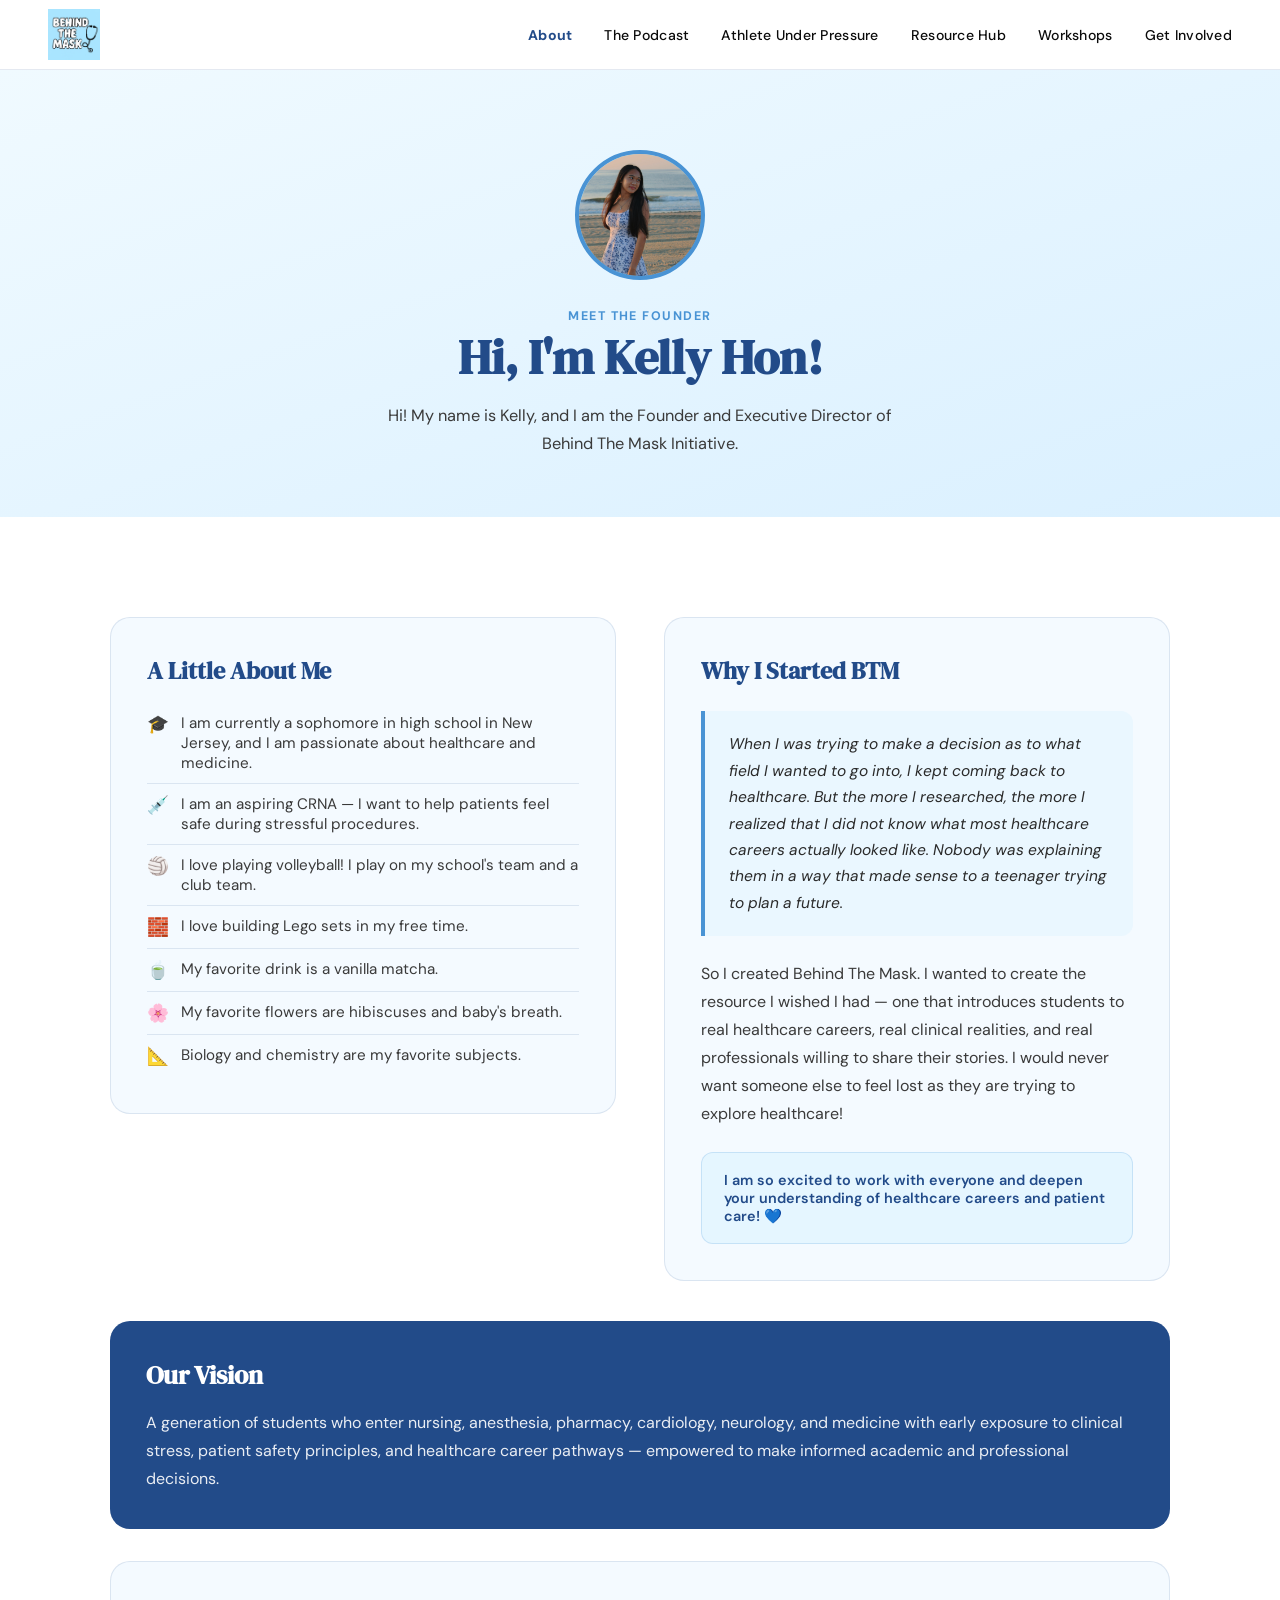
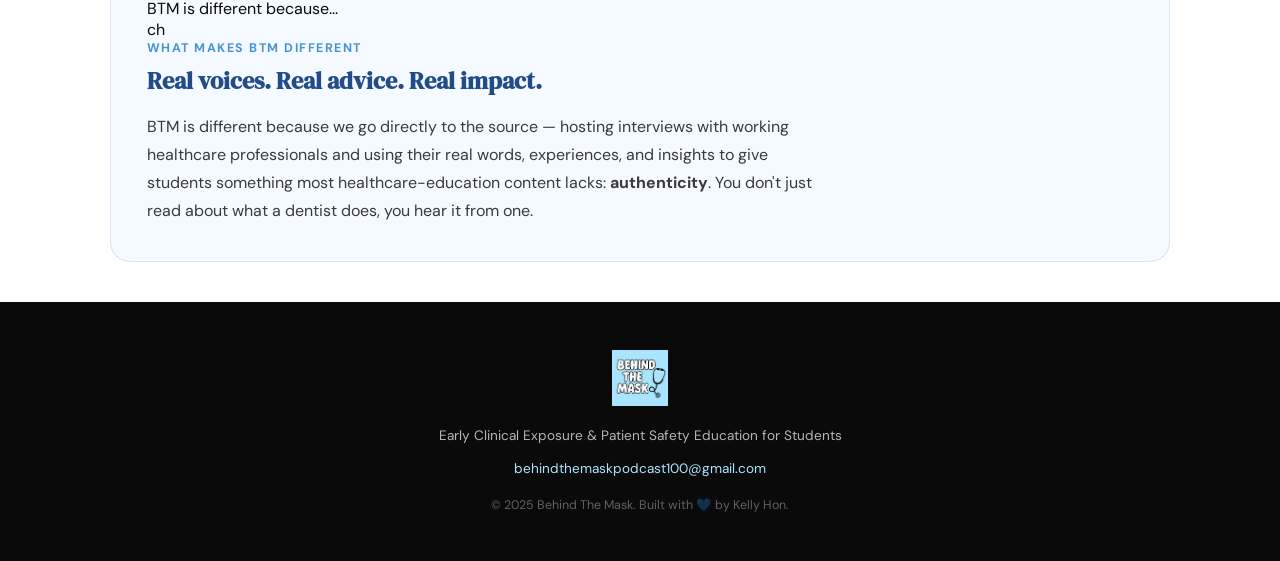
==== about.html @ 67034f35 "change" ====
<!DOCTYPE html>
<html lang="en">
<head>
<meta charset="UTF-8">
<meta name="viewport" content="width=device-width, initial-scale=1.0">
<title>About – Behind The Mask</title>
<link href="https://fonts.googleapis.com/css2?family=DM+Serif+Display:ital@0;1&family=DM+Sans:wght@300;400;500;600;700&display=swap" rel="stylesheet">
<link rel="stylesheet" href="styles.css">
</head>
<body>

<nav>
  <div class="nav-logo" onclick="window.location='index.html'">
    <img src="logo.png" alt="Behind The Mask logo">
  </div>
  <ul class="nav-links">
    <li><a href="about.html" class="active">About</a></li>
    <li><a href="podcast.html">The Podcast</a></li>
    <li><a href="aup.html">Athlete Under Pressure</a></li>
    <li><a href="resources.html">Resource Hub</a></li>
    <li><a href="workshops.html">Workshops</a></li>
    <li><a href="involved.html">Get Involved</a></li>
  </ul>
</nav>

<div style="padding-top:70px;">

  <section class="about-hero">
    <div class="avatar-ring"><img src="kelly.jpg" alt="Kelly Hon" style="width:100%; height:100%; object-fit:cover; border-radius:50%;"></div>
    <div class="section-label">Meet the Founder</div>
    <h1 style="font-family:'DM Serif Display',serif; font-size:clamp(2rem,4vw,3rem); color:var(--deep); margin-bottom:12px;">Hi, I'm Kelly Hon!</h1>
    <p style="color:#3a3a3a; max-width:520px; margin:0 auto; line-height:1.7; font-size:1.02rem;">Hi! My name is Kelly, and I am the Founder and Executive Director of Behind The Mask Initiative.</p>
  </section>

  <section class="section">
    <div class="section-inner">
      <div class="about-grid">
        <div>
          <div class="about-card">
            <h3>A Little About Me</h3>
            <ul class="fun-facts">
              <li><span>🎓</span> I am currently a sophomore in high school in New Jersey, and I am passionate about healthcare and medicine.</li>
              <li><span>💉</span> I am an aspiring CRNA — I want to help patients feel safe during stressful procedures.</li>
              <li><span>🏐</span> I love playing volleyball! I play on my school's team and a club team. </li>
              <li><span>🧱</span> I love building Lego sets in my free time.</li>
              <li><span>🍵</span> My favorite drink is a vanilla matcha.</li>
              <li><span>🌸</span> My favorite flowers are hibiscuses and baby's breath.</li>
              <li><span>📐</span> Biology and chemistry are my favorite subjects.</li>
            </ul>
          </div>
        </div>
        <div>
          <div class="about-card">
            <h3>Why I Started BTM</h3>
            <div class="quote-block">
              When I was trying to make a decision as to what field I wanted to go into, I kept coming back to healthcare. But the more I researched, the more I realized that I did not know what most healthcare careers actually looked like. Nobody was explaining them in a way that made sense to a teenager trying to plan a future.
            </div>
            <p class="section-body">So I created Behind The Mask. I wanted to create the resource I wished I had — one that introduces students to real healthcare careers, real clinical realities, and real professionals willing to share their stories. I would never want someone else to feel lost as they are trying to explore healthcare!</p>
            <div style="margin-top:24px; padding:18px 22px; background:rgba(171,229,255,0.2); border-radius:12px; border:1px solid rgba(73,147,212,0.2);">
              <p style="font-size:0.9rem; color:var(--deep); font-weight:600;">I am so excited to work with everyone and deepen your understanding of healthcare careers and patient care! 💙</p>
            </div>
          </div>
        </div>
      </div>

      <div class="diff-card" style="margin-top:40px;">
        <h3>Our Vision</h3>
        <p>A generation of students who enter nursing, anesthesia, pharmacy, cardiology, neurology, and medicine with early exposure to clinical stress, patient safety principles, and healthcare career pathways — empowered to make informed academic and professional decisions.</p>
      </div>

      <div style="margin-top:32px; background:var(--soft-bg); border-radius:20px; padding:36px; border:1px solid var(--border);<p class="section-body" style="max-width:100%;">BTM is different because...</p>ch
        <div class="section-label">What Makes BTM Different</div>
        <h3 style="font-family:'DM Serif Display',serif; font-size:1.5rem; color:var(--deep); margin:8px 0 16px;">Real voices. Real advice. Real impact.</h3>
        <p class="section-body">BTM is different because we go directly to the source — hosting interviews with working healthcare professionals and using their real words, experiences, and insights to give students something most healthcare-education content lacks: <strong>authenticity</strong>. You don't just read about what a dentist does, you hear it from one.</p>
      </div>
    </div>
  </section>

</div>

<footer>
  <div class="f-logo"><img src="logo.png" alt="Behind The Mask"></div>
  <p>Early Clinical Exposure & Patient Safety Education for Students</p>
  <p style="margin-top:16px;"><a href="mailto:behindthemaskpodcast100@gmail.com">behindthemaskpodcast100@gmail.com</a></p>
  <p style="margin-top:20px; font-size:0.78rem; opacity:0.5;">© 2025 Behind The Mask. Built with 💙 by Kelly Hon.</p>
</footer>

</body>
</html>
---- styles.css ----
:root {
  --sky: #abe5ff;
  --mid: #4993d4;
  --deep: #224b89;
  --white: #ffffff;
  --black: #0a0a0a;
  --soft-bg: #f4faff;
  --border: rgba(34,75,137,0.12);
}

* { margin:0; padding:0; box-sizing:border-box; }

body {
  font-family: 'DM Sans', sans-serif;
  background: var(--white);
  color: var(--black);
  overflow-x: hidden;
}

nav {
  position: fixed;
  top: 0; left: 0; right: 0;
  z-index: 1000;
  display: flex;
  align-items: center;
  justify-content: space-between;
  padding: 0 48px;
  height: 70px;
  background: rgba(255,255,255,0.92);
  backdrop-filter: blur(12px);
  border-bottom: 1px solid var(--border);
}

.nav-logo { cursor: pointer; display: flex; align-items: center; }
.nav-logo img { height: 52px; width: auto; object-fit: contain; }

.nav-links { display: flex; gap: 32px; list-style: none; }
.nav-links a { text-decoration: none; color: var(--black); font-size: 0.88rem; font-weight: 500; letter-spacing: 0.02em; transition: color 0.2s; }
.nav-links a:hover { color: var(--mid); }
.nav-links a.active { color: var(--deep); font-weight: 700; }

.hero {
  position: relative;
  min-height: calc(100vh - 70px);
  display: flex; flex-direction: column;
  align-items: center; justify-content: center;
  text-align: center;
  padding: 80px 24px;
  overflow: hidden;
}
.hero-bg { position: absolute; inset: 0; background: linear-gradient(160deg, #f0faff 0%, #daf0ff 30%, #c2e5ff 60%, #e8f4ff 100%); z-index: 0; }
.hero-orb { position: absolute; border-radius: 50%; filter: blur(60px); opacity: 0.45; z-index: 0; animation: float 8s ease-in-out infinite; }
.hero-orb-1 { width:400px; height:400px; background:var(--sky); top:-100px; left:-80px; }
.hero-orb-2 { width:320px; height:320px; background:var(--mid); bottom:-80px; right:-60px; animation-delay:-3s; }
.hero-orb-3 { width:200px; height:200px; background:var(--deep); top:40%; left:55%; animation-delay:-5s; opacity:0.2; }
@keyframes float { 0%,100%{ transform: translateY(0) scale(1); } 50%{ transform: translateY(-24px) scale(1.04); } }

.hero-content { position: relative; z-index:1; max-width: 800px; }
.hero-badge { display: inline-block; background: rgba(73,147,212,0.15); color: var(--deep); border: 1px solid rgba(73,147,212,0.3); border-radius: 50px; padding: 6px 18px; font-size: 0.78rem; font-weight: 600; letter-spacing: 0.08em; text-transform: uppercase; margin-bottom: 28px; }
.hero h1 { font-family: 'DM Serif Display', serif; font-size: clamp(2.2rem, 5vw, 3.8rem); line-height: 1.15; color: var(--deep); margin-bottom: 28px; letter-spacing: -0.02em; }
.hero h1 em { font-style: italic; color: var(--mid); }
.hero-sub { font-size: 1.05rem; color: #3a3a3a; line-height: 1.7; max-width: 640px; margin: 0 auto 44px; }
.hero-btns { display: flex; gap: 16px; justify-content: center; flex-wrap: wrap; }

.btn-primary { background: var(--deep); color: var(--white); padding: 14px 34px; border: none; border-radius: 50px; font-size: 0.92rem; font-weight: 600; cursor: pointer; font-family: 'DM Sans', sans-serif; transition: background 0.2s, transform 0.15s, box-shadow 0.2s; text-decoration: none; display: inline-block; box-shadow: 0 4px 18px rgba(34,75,137,0.25); }
.btn-primary:hover { background: var(--mid); transform: translateY(-2px); box-shadow: 0 8px 24px rgba(34,75,137,0.3); }

.btn-outline { background: transparent; color: var(--deep); padding: 14px 34px; border: 2px solid var(--deep); border-radius: 50px; font-size: 0.92rem; font-weight: 600; cursor: pointer; font-family: 'DM Sans', sans-serif; transition: all 0.2s; text-decoration: none; display: inline-block; }
.btn-outline:hover { background: var(--deep); color: var(--white); transform: translateY(-2px); }

.btn-white { background: var(--white); color: var(--deep); padding: 14px 34px; border: none; border-radius: 50px; font-size: 0.92rem; font-weight: 700; cursor: pointer; font-family: 'DM Sans', sans-serif; transition: all 0.2s; text-decoration: none; display: inline-block; }
.btn-white:hover { background: var(--sky); transform: translateY(-2px); }

.section { padding: 40px 24px; }
.section-inner { max-width: 1060px; margin: 0 auto; }
.section-label { font-size: 0.78rem; font-weight: 700; letter-spacing: 0.12em; text-transform: uppercase; color: var(--mid); margin-bottom: 0; }
.section-title { margin-top: 0px; font-family: 'DM Serif Display', serif; font-size: clamp(1.8rem, 3.5vw, 2.8rem); color: var(--deep); line-height: 0.8; margin-bottom: 12px; letter-spacing: -0.02em; }
.section-body { font-size: 1rem; line-height: 1.75; color: #3a3a3a; max-width: 680px; }

.what-btm { background: var(--soft-bg); }
.what-grid { display: grid; grid-template-columns: 1fr 1fr; gap: 52px; align-items: center; margin-top: 0px; }
.pill-group { display: flex; flex-wrap: wrap; gap: 10px; margin-top: 24px; }
.pill { background: rgba(73,147,212,0.12); color: var(--deep); border: 1px solid rgba(73,147,212,0.25); padding: 7px 16px; border-radius: 50px; font-size: 0.84rem; font-weight: 500; }
.feature-cards { display: grid; grid-template-columns: 1fr 1fr; gap: 16px; }
.feature-card { background: var(--white); border: 1px solid var(--border); border-radius: 16px; padding: 24px; transition: box-shadow 0.2s, transform 0.2s; }
.feature-card:hover { box-shadow: 0 8px 28px rgba(34,75,137,0.1); transform: translateY(-3px); }
.feature-icon { font-size: 1.5rem; margin-bottom: 10px; }
.feature-card h4 { font-size: 0.95rem; font-weight: 700; color: var(--deep); margin-bottom: 6px; }
.feature-card p { font-size: 0.84rem; color: #555; line-height: 1.6; }

.cta-strip { background: linear-gradient(135deg, var(--deep) 0%, var(--mid) 100%); color: var(--white); padding: 72px 24px; text-align: center; }
.cta-strip h2 { font-family: 'DM Serif Display', serif; font-size: clamp(1.6rem, 3vw, 2.4rem); margin-bottom: 16px; }
.cta-strip p { font-size: 1rem; opacity: 0.88; max-width: 520px; margin-left: auto; margin-right: auto; margin-bottom: 36px; }

.about-hero { background: linear-gradient(160deg, #f0faff, #daf0ff); padding: 80px 24px 60px; text-align: center; }
.avatar-ring { width: 130px; height: 130px; border-radius: 50%; border: 4px solid var(--mid); margin: 0 auto 28px; display: flex; align-items:center; justify-content:center; background: linear-gradient(135deg, var(--sky), var(--mid)); font-size: 3rem; }
.about-grid { display: grid; grid-template-columns: 1fr 1fr; gap: 48px; align-items: start; margin-top: 60px; }
.about-card { background: var(--soft-bg); border-radius: 20px; padding: 36px; border: 1px solid var(--border); }
.about-card h3 { font-family: 'DM Serif Display', serif; font-size: 1.5rem; color: var(--deep); margin-bottom: 16px; }
.fun-facts { list-style: none; }
.fun-facts li { padding: 10px 0; border-bottom: 1px solid var(--border); font-size: 0.95rem; color: #3a3a3a; display: flex; align-items: flex-start; gap: 12px; }
.fun-facts li:last-child { border-bottom: none; }
.fun-facts li span { font-size: 1.1rem; }
.quote-block { border-left: 4px solid var(--mid); padding: 20px 24px; background: rgba(171,229,255,0.15); border-radius: 0 12px 12px 0; margin: 24px 0; font-style: italic; color: #2a2a2a; line-height: 1.7; font-size: 0.97rem; }
.diff-card { background: var(--deep); color: var(--white); border-radius: 20px; padding: 36px; margin-top: 48px; }
.diff-card h3 { font-family: 'DM Serif Display', serif; font-size: 1.6rem; margin-bottom: 16px; }
.diff-card p { opacity: 0.9; line-height: 1.75; }

.podcast-hero { background: linear-gradient(160deg, var(--deep), var(--mid)); color: var(--white); text-align: center; padding: 88px 24px 72px; }
.podcast-hero h1 { font-family: 'DM Serif Display', serif; font-size: clamp(2rem, 4vw, 3.2rem); margin-bottom: 16px; }
.podcast-hero p { opacity: 0.88; font-size: 1.05rem; max-width: 560px; margin: 0 auto 36px; line-height: 1.7; }
.spotify-btn { display: inline-flex; align-items: center; gap: 10px; background: #1DB954; color: var(--white); padding: 14px 30px; border-radius: 50px; font-size: 0.95rem; font-weight: 700; text-decoration: none; transition: all 0.2s; }
.spotify-btn:hover { background: #17a349; transform: translateY(-2px); }
.episodes-grid { display: grid; grid-template-columns: repeat(auto-fill, minmax(300px, 1fr)); gap: 24px; margin-top: 48px; }
.episode-card { background: var(--white); border: 1px solid var(--border); border-radius: 16px; padding: 28px; transition: box-shadow 0.2s, transform 0.2s; }
.episode-card:hover { box-shadow: 0 8px 28px rgba(34,75,137,0.1); transform: translateY(-3px); }
.ep-num { font-size: 0.78rem; font-weight: 700; letter-spacing: 0.1em; color: var(--mid); text-transform: uppercase; margin-bottom: 10px; }
.ep-title { font-family: 'DM Serif Display', serif; font-size: 1.15rem; color: var(--deep); margin-bottom: 10px; }
.ep-desc { font-size: 0.87rem; color: #555; line-height: 1.65; }
.quotes-section { background: var(--soft-bg); }
.quotes-grid { display: grid; grid-template-columns: repeat(auto-fill, minmax(280px, 1fr)); gap: 20px; margin-top: 40px; }
.pro-quote { background: var(--white); border-radius: 16px; padding: 28px; border-left: 4px solid var(--mid); box-shadow: 0 2px 12px rgba(34,75,137,0.06); }
.pro-quote p { font-style: italic; color: #2a2a2a; line-height: 1.7; margin-bottom: 14px; }
.pro-quote cite { font-size: 0.84rem; font-weight: 700; color: var(--deep); }

.resource-hero { background: linear-gradient(160deg, #f0faff, #c8e8ff); padding: 80px 24px 60px; text-align: center; }
.resource-main-cards { display: grid; grid-template-columns: repeat(auto-fill, minmax(220px, 1fr)); gap: 20px; margin-bottom: 48px; }
.resource-card { background: var(--white); border: 1px solid var(--border); border-radius: 18px; padding: 28px 24px; text-align: center; cursor: pointer; transition: all 0.2s; }
.resource-card:hover { box-shadow: 0 10px 30px rgba(34,75,137,0.13); transform: translateY(-4px); border-color: var(--mid); }
.resource-card .rc-icon { font-size: 2rem; margin-bottom: 14px; }
.resource-card h3 { font-family: 'DM Serif Display', serif; font-size: 1.1rem; color: var(--deep); margin-bottom: 8px; }
.resource-card p { font-size: 0.83rem; color: #666; line-height: 1.55; }
.resource-list-section { background: var(--soft-bg); border-radius: 20px; padding: 36px; margin-top: 8px; }
.resource-list-section h3 { font-family: 'DM Serif Display', serif; font-size: 1.4rem; color: var(--deep); margin-bottom: 20px; }
.res-list { list-style: none; display: grid; grid-template-columns: 1fr 1fr; gap: 10px; }
.res-list li { display: flex; align-items: center; gap: 10px; font-size: 0.9rem; color: #3a3a3a; padding: 10px 14px; background: var(--white); border-radius: 10px; border: 1px solid var(--border); cursor: pointer; transition: all 0.2s; }
.res-list li:hover { border-color: var(--mid); color: var(--deep); font-weight: 600; }
.res-list li::before { content: '→'; color: var(--mid); font-weight: 700; flex-shrink: 0; }

.aup-hero { background: linear-gradient(135deg, #e8f4ff, #c2e5ff, #daf0ff); padding: 80px 24px 60px; text-align: center; }
.aup-pillars { display: grid; grid-template-columns: repeat(auto-fill, minmax(200px, 1fr)); gap: 20px; margin-top: 48px; }
.aup-pillar { background: var(--white); border-radius: 16px; padding: 28px 22px; text-align: center; border: 1px solid var(--border); transition: all 0.2s; }
.aup-pillar:hover { box-shadow: 0 8px 24px rgba(34,75,137,0.1); transform: translateY(-3px); }
.aup-pillar .pi { font-size: 2rem; margin-bottom: 12px; }
.aup-pillar h4 { font-weight: 700; color: var(--deep); margin-bottom: 8px; }
.aup-pillar p { font-size: 0.84rem; color: #666; line-height: 1.55; }
.infographic-placeholder { background: linear-gradient(135deg, rgba(171,229,255,0.3), rgba(73,147,212,0.1)); border: 2px dashed rgba(73,147,212,0.4); border-radius: 20px; padding: 60px 40px; text-align: center; margin-top: 48px; }
.infographic-placeholder p { color: #888; font-size: 0.95rem; }
.infographic-placeholder strong { display: block; font-size: 1.1rem; color: var(--mid); margin-bottom: 8px; }

.workshop-hero { background: linear-gradient(160deg, var(--deep), #1a3a6e); color: var(--white); text-align: center; padding: 88px 24px 72px; }
.workshop-hero h1 { font-family: 'DM Serif Display', serif; font-size: clamp(2rem, 4vw, 3rem); margin-bottom: 16px; }
.workshop-hero p { opacity: 0.88; max-width: 520px; margin: 0 auto 36px; line-height: 1.7; }
.coming-soon-card { background: rgba(255,255,255,0.08); border: 1px solid rgba(255,255,255,0.2); border-radius: 20px; padding: 48px; max-width: 500px; margin: 0 auto; text-align: center; }
.cs-badge { font-size: 2.5rem; margin-bottom: 20px; }
.coming-soon-card h3 { font-family: 'DM Serif Display', serif; font-size: 1.8rem; margin-bottom: 12px; }
.coming-soon-card p { opacity: 0.8; font-size: 0.95rem; line-height: 1.65; margin-bottom: 28px; }

.gi-hero { background: linear-gradient(160deg, #f0faff, #daf0ff); padding: 80px 24px 60px; text-align: center; }
.gi-grid { display: grid; grid-template-columns: 1fr 1fr; gap: 40px; margin-top: 60px; align-items: start; }
.gi-form { background: var(--soft-bg); border-radius: 20px; padding: 40px; border: 1px solid var(--border); }
.gi-form h3 { font-family: 'DM Serif Display', serif; font-size: 1.5rem; color: var(--deep); margin-bottom: 24px; }
.form-group { margin-bottom: 18px; }
.form-group label { display: block; font-size: 0.85rem; font-weight: 600; color: var(--deep); margin-bottom: 6px; }
.form-group input, .form-group textarea, .form-group select { width: 100%; padding: 12px 16px; border: 1.5px solid var(--border); border-radius: 10px; font-size: 0.93rem; font-family: 'DM Sans', sans-serif; color: var(--black); background: var(--white); transition: border-color 0.2s; outline: none; }
.form-group input:focus, .form-group textarea:focus, .form-group select:focus { border-color: var(--mid); }
.form-group textarea { resize: vertical; min-height: 110px; }
.gi-sidebar { display: flex; flex-direction: column; gap: 20px; }
.contact-card { background: var(--white); border: 1px solid var(--border); border-radius: 16px; padding: 28px; transition: box-shadow 0.2s; }
.contact-card:hover { box-shadow: 0 6px 20px rgba(34,75,137,0.1); }
.contact-card h4 { font-weight: 700; color: var(--deep); margin-bottom: 8px; font-size: 0.95rem; }
.contact-card a { color: var(--mid); text-decoration: none; font-size: 0.9rem; }
.contact-card a:hover { text-decoration: underline; }
.contact-card .cc-icon { font-size: 1.6rem; margin-bottom: 10px; }
.social-links { display: flex; gap: 12px; margin-top: 10px; flex-wrap: wrap; }
.social-link { display: inline-flex; align-items: center; gap: 8px; background: linear-gradient(135deg, #833ab4, #fd1d1d, #fcb045); color: var(--white); padding: 10px 20px; border-radius: 50px; font-size: 0.85rem; font-weight: 600; text-decoration: none; transition: opacity 0.2s, transform 0.2s; }
.social-link:hover { opacity: 0.88; transform: translateY(-2px); }
.action-btns { display: flex; flex-direction: column; gap: 12px; }

footer { background: var(--black); color: rgba(255,255,255,0.7); padding: 48px 24px; text-align: center; }
footer .f-logo img { height: 56px; width: auto; margin-bottom: 12px; }
footer p { font-size: 0.85rem; margin-top: 4px; }
footer a { color: var(--sky); text-decoration: none; }


@media (max-width: 768px) {
  nav { padding: 0 20px; }
  .nav-links { gap: 16px; }
  .nav-links a { font-size: 0.78rem; }
  .what-grid, .about-grid, .gi-grid { grid-template-columns: 1fr; }
  .feature-cards { grid-template-columns: 1fr; }
  .res-list { grid-template-columns: 1fr; }
}
a.pill { text-decoration: none; color: inherit; }
.episode-card {
  background: var(--white);
  border: 1px solid var(--border);
  border-radius: 16px;
  padding: 28px;
  transition: box-shadow 0.2s, transform 0.2s;
  display: flex;
  flex-direction: column;
}

.episode-card a {
  display: flex;
  flex-direction: column;
  flex: 1;
  text-decoration: none;
  color: inherit;
  cursor: pointer;
}

.episode-card a div,
.episode-card a p {
  pointer-events: none;
}
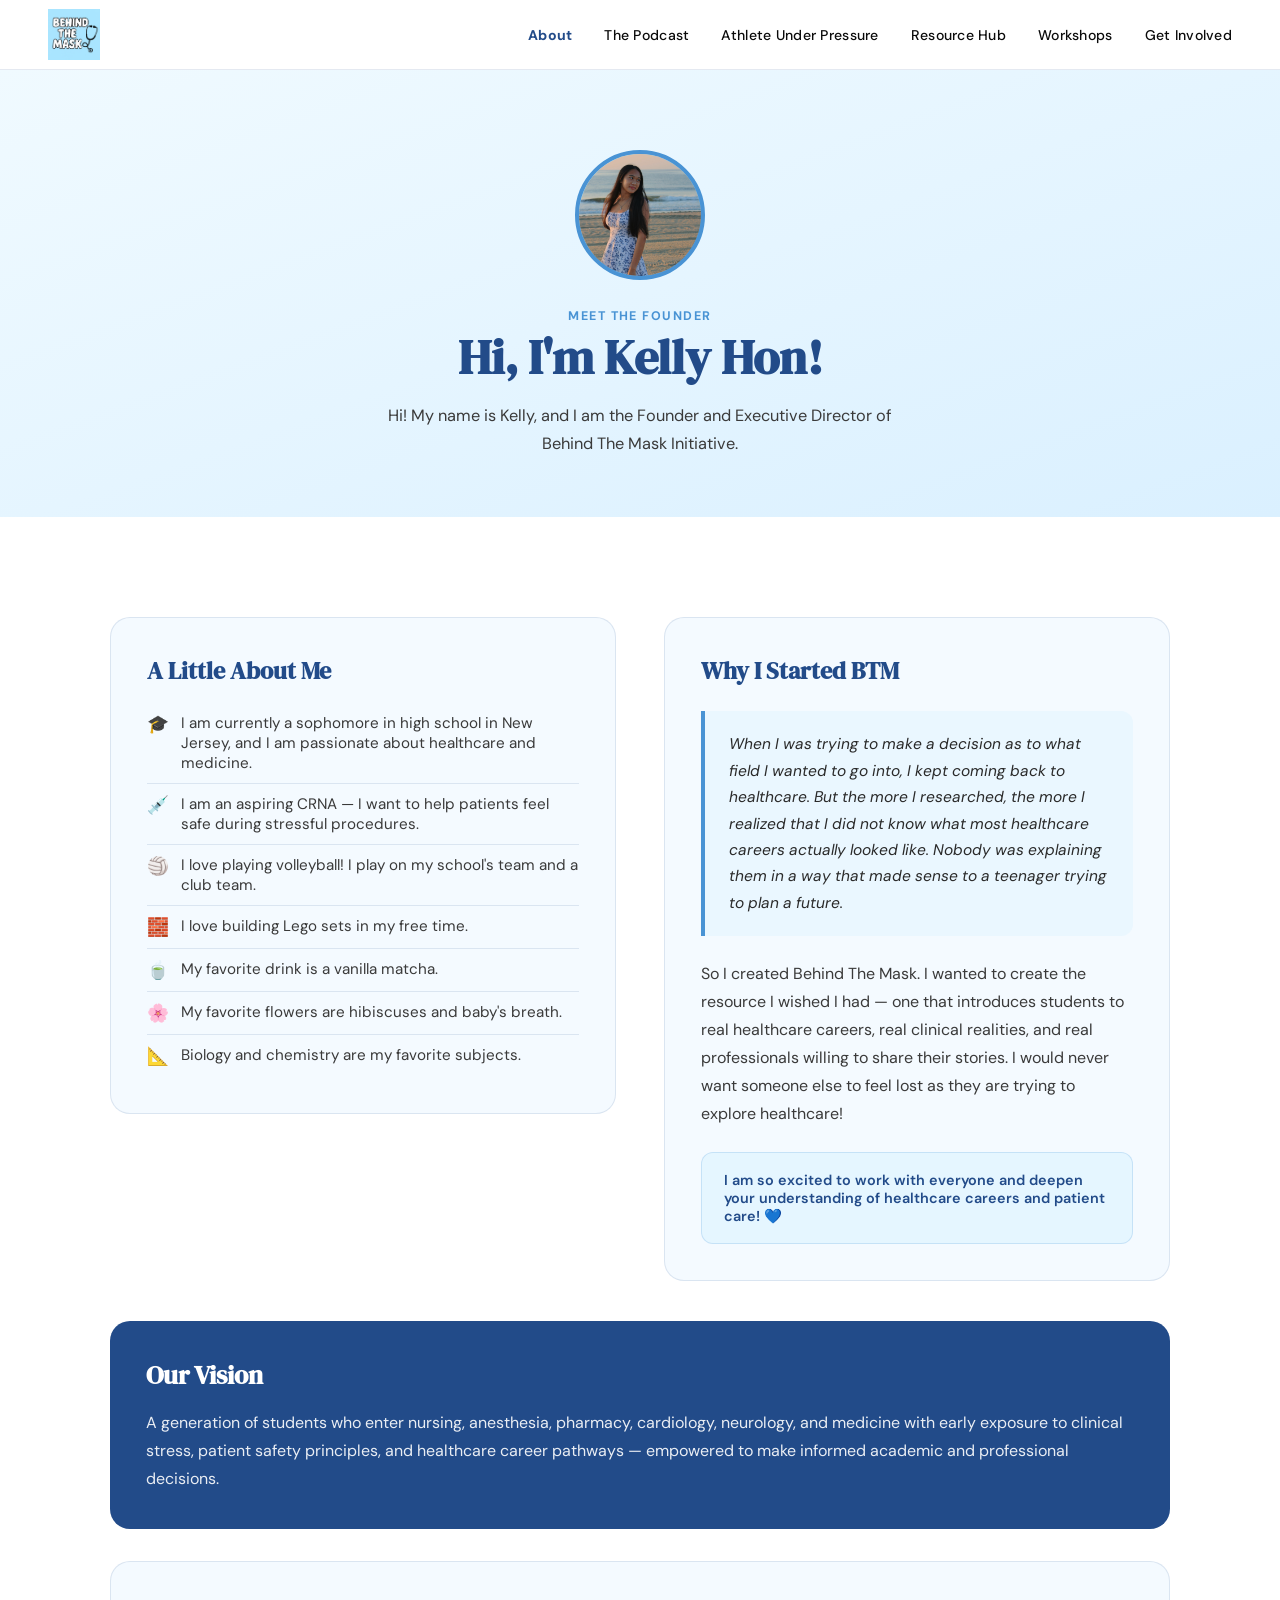
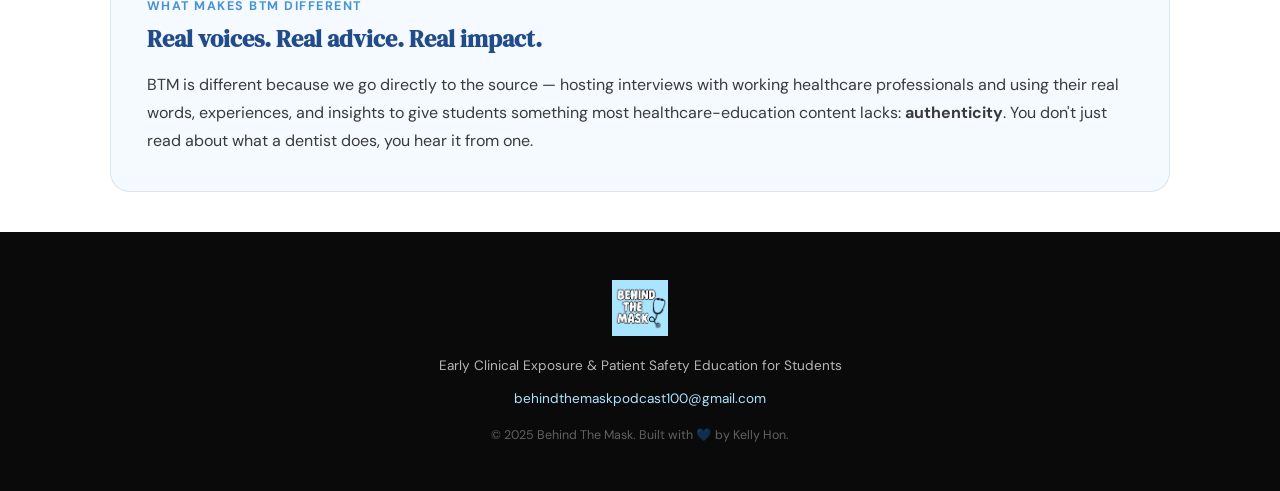
==== commit fae8f35b: "about html" ====
--- a/about.html
+++ b/about.html
@@ -41,7 +41,7 @@
             <ul class="fun-facts">
               <li><span>🎓</span> I am currently a sophomore in high school in New Jersey, and I am passionate about healthcare and medicine.</li>
               <li><span>💉</span> I am an aspiring CRNA — I want to help patients feel safe during stressful procedures.</li>
-              <li><span>🏐</span> I love playing volleyball! I play on my school's team and a club team. </li>
+              <li><span>🏐</span> I love playing volleyball! I play on my school's team and a club team.</li>
               <li><span>🧱</span> I love building Lego sets in my free time.</li>
               <li><span>🍵</span> My favorite drink is a vanilla matcha.</li>
               <li><span>🌸</span> My favorite flowers are hibiscuses and baby's breath.</li>
@@ -68,10 +68,10 @@
         <p>A generation of students who enter nursing, anesthesia, pharmacy, cardiology, neurology, and medicine with early exposure to clinical stress, patient safety principles, and healthcare career pathways — empowered to make informed academic and professional decisions.</p>
       </div>
 
-      <div style="margin-top:32px; background:var(--soft-bg); border-radius:20px; padding:36px; border:1px solid var(--border);<p class="section-body" style="max-width:100%;">BTM is different because...</p>ch
+      <div style="margin-top:32px; background:var(--soft-bg); border-radius:20px; padding:36px; border:1px solid var(--border);">
         <div class="section-label">What Makes BTM Different</div>
         <h3 style="font-family:'DM Serif Display',serif; font-size:1.5rem; color:var(--deep); margin:8px 0 16px;">Real voices. Real advice. Real impact.</h3>
-        <p class="section-body">BTM is different because we go directly to the source — hosting interviews with working healthcare professionals and using their real words, experiences, and insights to give students something most healthcare-education content lacks: <strong>authenticity</strong>. You don't just read about what a dentist does, you hear it from one.</p>
+        <p class="section-body" style="max-width:100%;">BTM is different because we go directly to the source — hosting interviews with working healthcare professionals and using their real words, experiences, and insights to give students something most healthcare-education content lacks: <strong>authenticity</strong>. You don't just read about what a dentist does, you hear it from one.</p>
       </div>
     </div>
   </section>
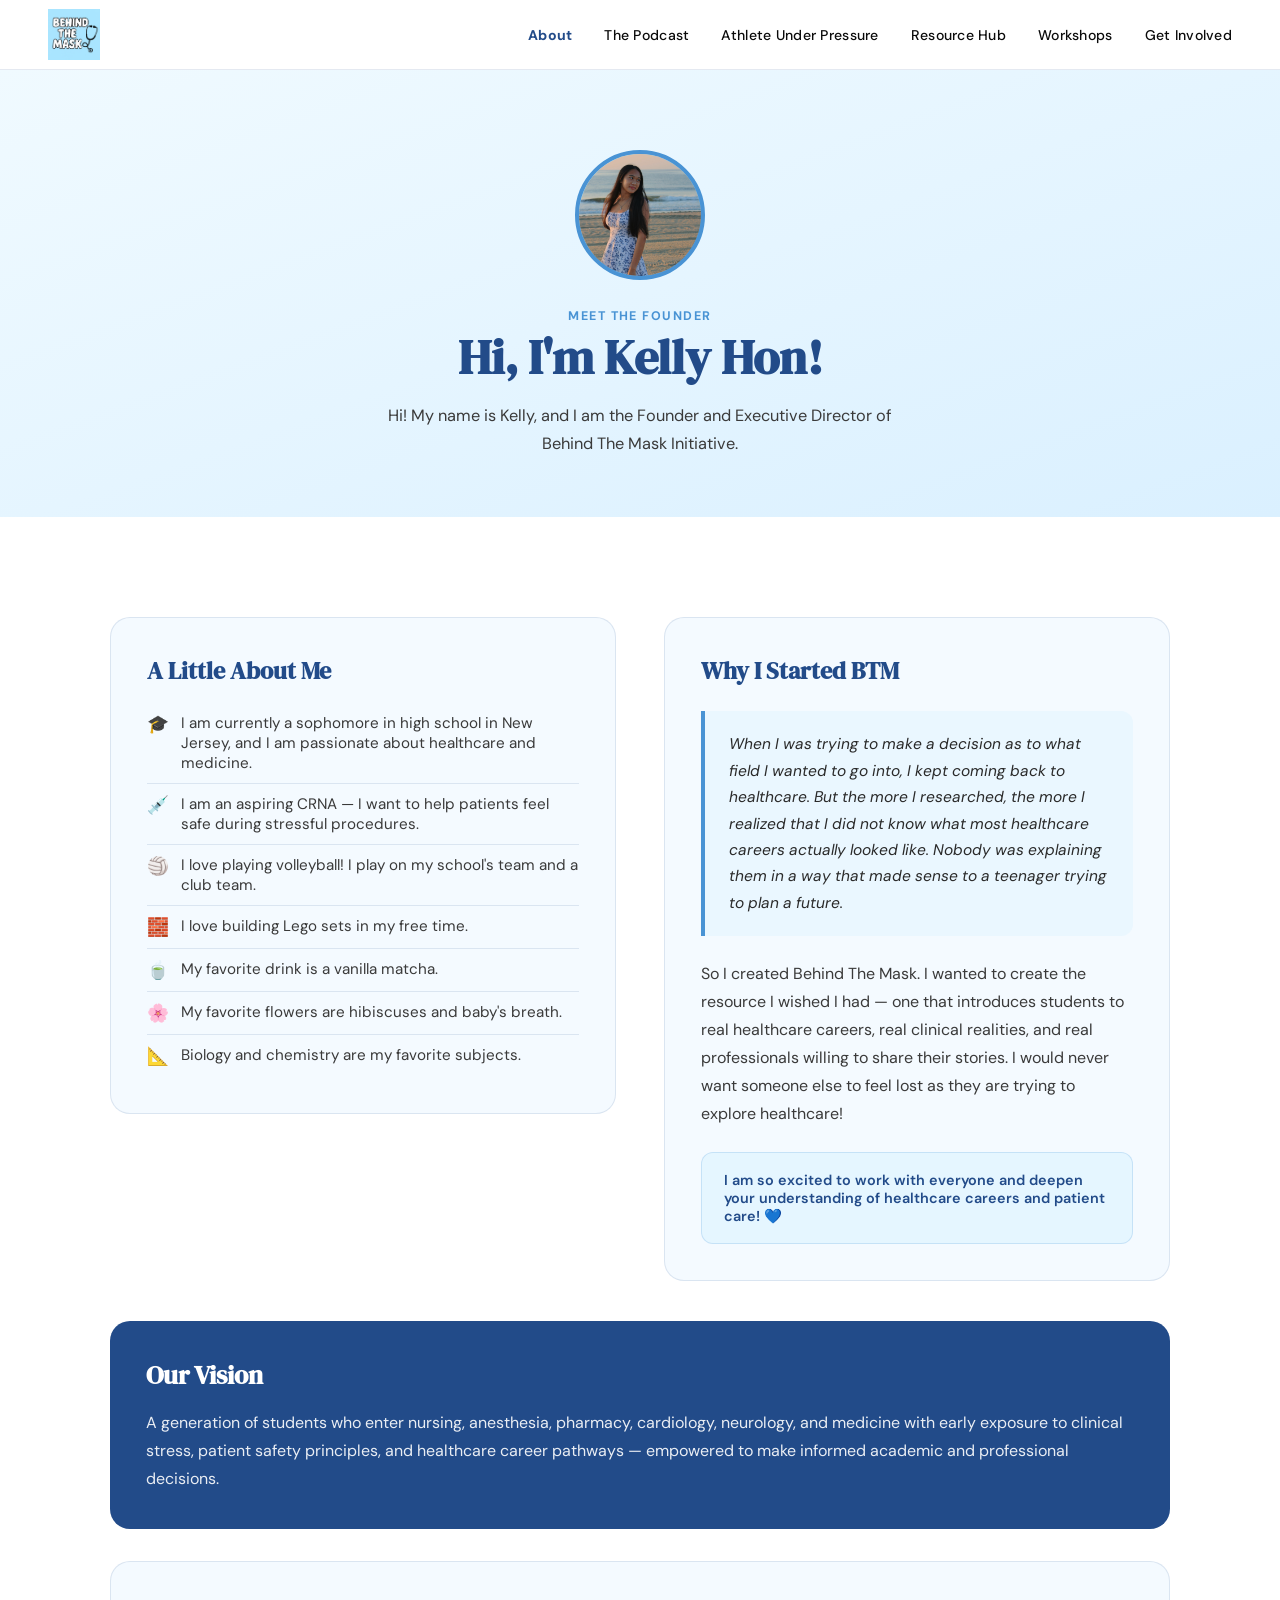
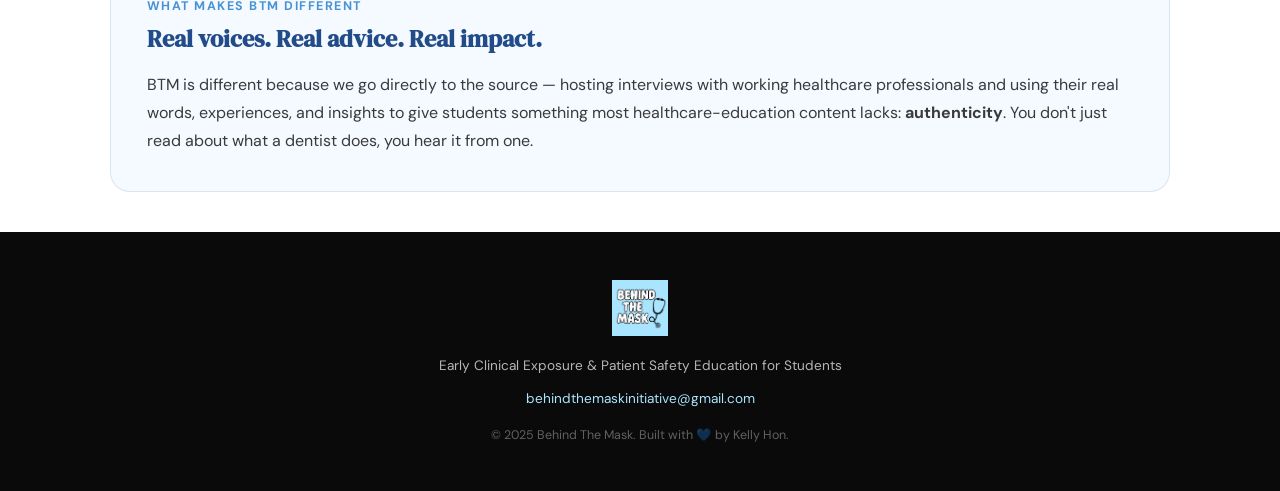
==== commit a02a8d8c: "emails" ====
--- a/about.html
+++ b/about.html
@@ -81,7 +81,7 @@
 <footer>
   <div class="f-logo"><img src="logo.png" alt="Behind The Mask"></div>
   <p>Early Clinical Exposure & Patient Safety Education for Students</p>
-  <p style="margin-top:16px;"><a href="mailto:behindthemaskpodcast100@gmail.com">behindthemaskpodcast100@gmail.com</a></p>
+  <p style="margin-top:16px;"><a href="mailto:behindthemaskinitiative@gmail.com">behindthemaskinitiative@gmail.com</a></p>
   <p style="margin-top:20px; font-size:0.78rem; opacity:0.5;">© 2025 Behind The Mask. Built with 💙 by Kelly Hon.</p>
 </footer>
 
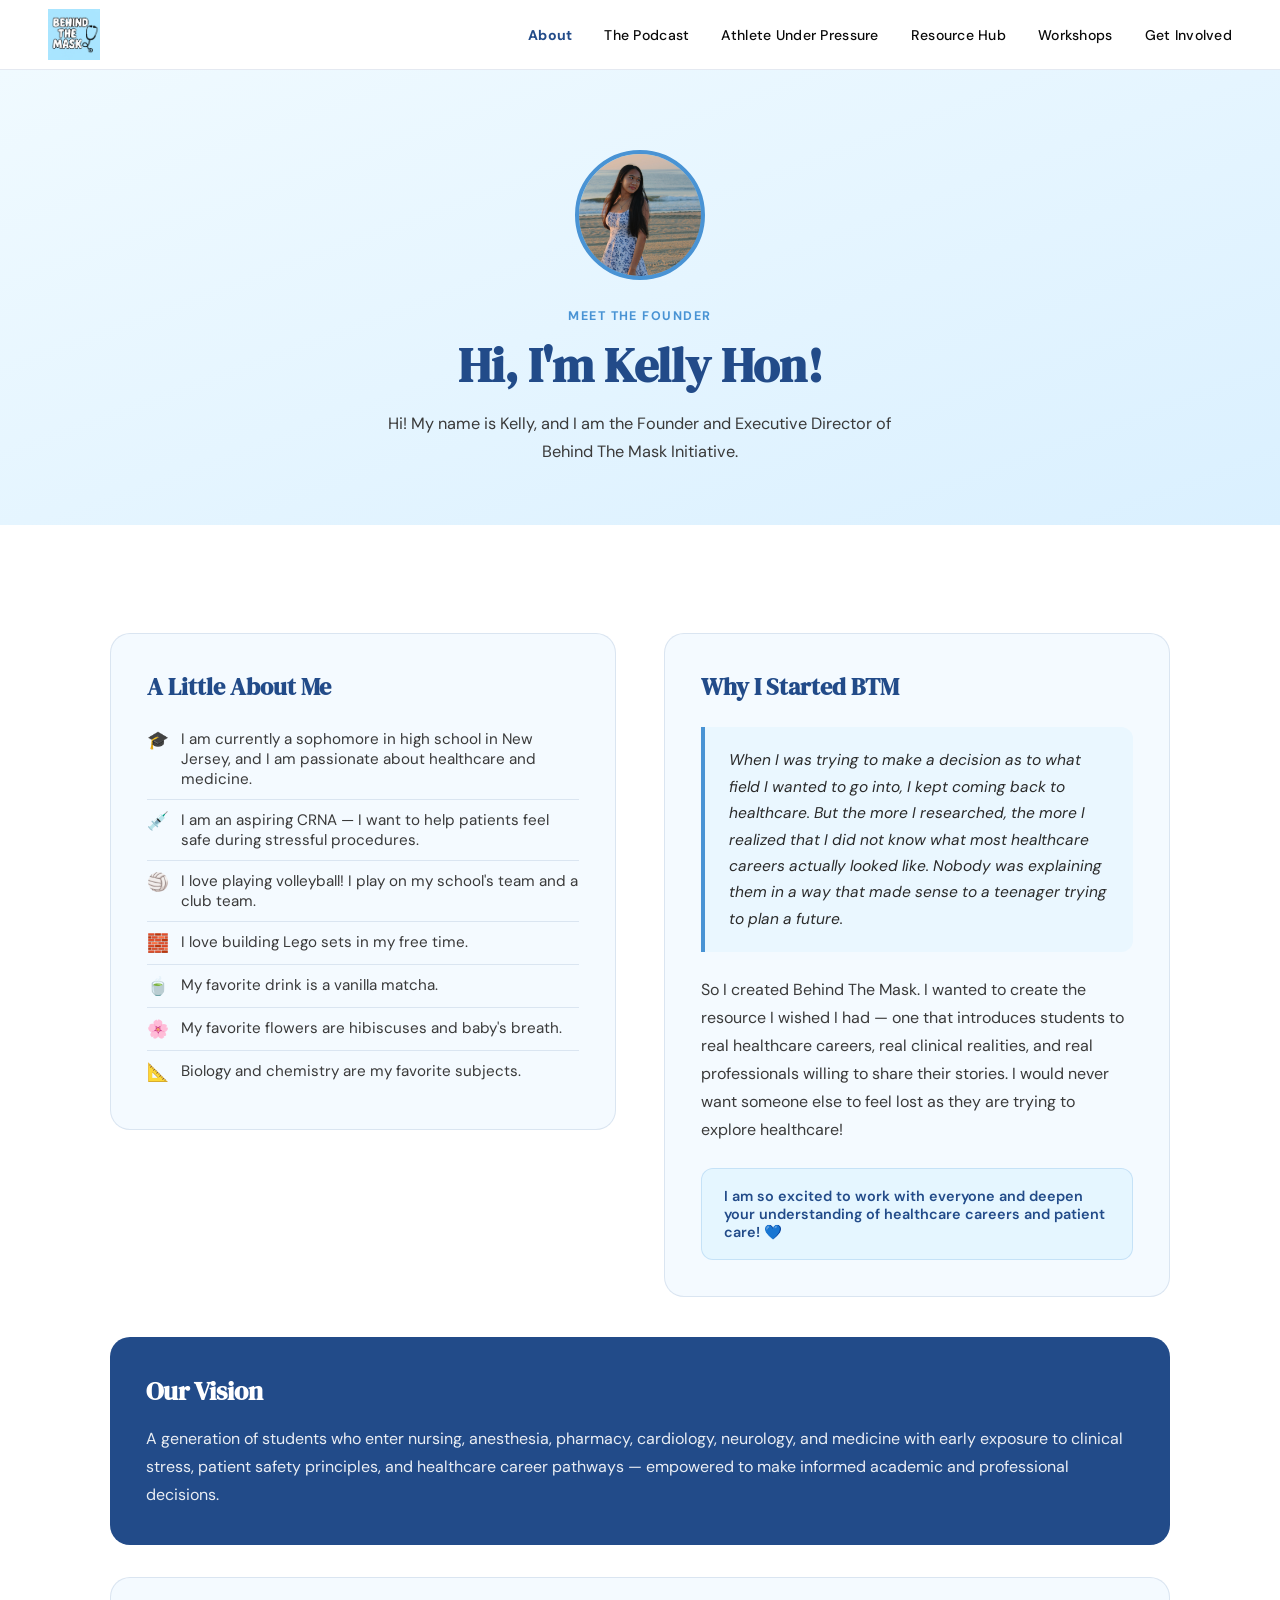
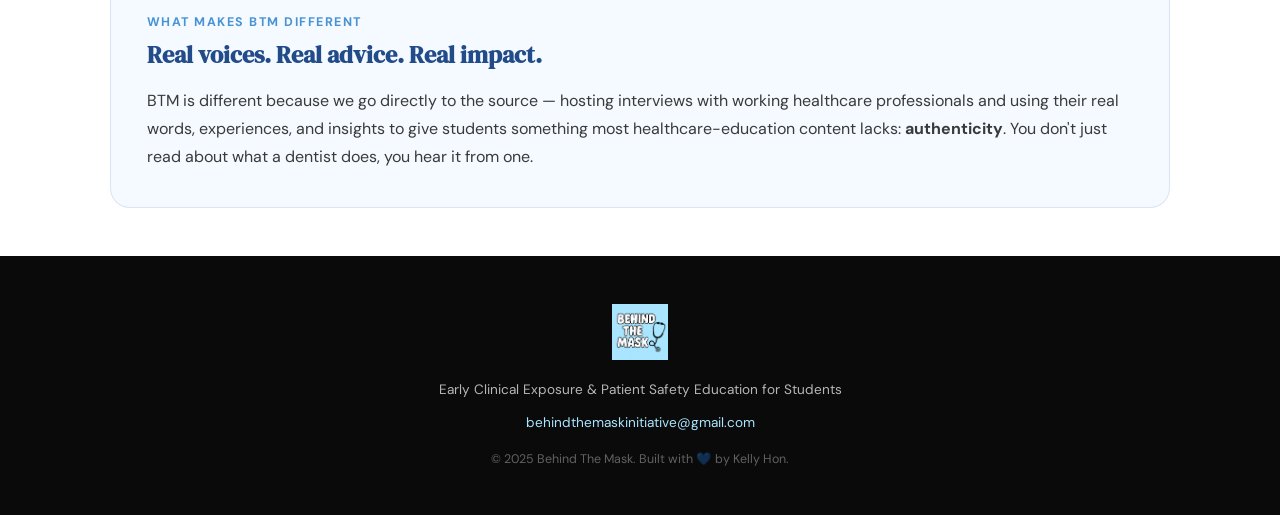
==== commit 346d4f80: "logos" ====
--- a/about.html
+++ b/about.html
@@ -1,6 +1,6 @@
 <!DOCTYPE html>
 <html lang="en">
-<head>
+<head><link rel="icon" type="image/png" href="logo.png">
 <meta charset="UTF-8">
 <meta name="viewport" content="width=device-width, initial-scale=1.0">
 <title>About – Behind The Mask</title>
--- a/styles.css
+++ b/styles.css
@@ -57,9 +57,9 @@
 
 .hero-content { position: relative; z-index:1; max-width: 800px; }
 .hero-badge { display: inline-block; background: rgba(73,147,212,0.15); color: var(--deep); border: 1px solid rgba(73,147,212,0.3); border-radius: 50px; padding: 6px 18px; font-size: 0.78rem; font-weight: 600; letter-spacing: 0.08em; text-transform: uppercase; margin-bottom: 28px; }
-.hero h1 { font-family: 'DM Serif Display', serif; font-size: clamp(2.2rem, 5vw, 3.8rem); line-height: 1.15; color: var(--deep); margin-bottom: 28px; letter-spacing: -0.02em; }
+.hero h1 { font-family: 'DM Serif Display', serif; font-size: clamp(2.2rem, 5vw, 3.8rem); line-height: 1.15; color: var(--deep); margin-bottom: 16px; letter-spacing: -0.02em; }
 .hero h1 em { font-style: italic; color: var(--mid); }
-.hero-sub { font-size: 1.05rem; color: #3a3a3a; line-height: 1.7; max-width: 640px; margin: 0 auto 44px; }
+.hero-sub { font-size: 1.05rem; color: #3a3a3a; line-height: 1.7; max-width: 640px; margin: 0 auto 24px; }
 .hero-btns { display: flex; gap: 16px; justify-content: center; flex-wrap: wrap; }
 
 .btn-primary { background: var(--deep); color: var(--white); padding: 14px 34px; border: none; border-radius: 50px; font-size: 0.92rem; font-weight: 600; cursor: pointer; font-family: 'DM Sans', sans-serif; transition: background 0.2s, transform 0.15s, box-shadow 0.2s; text-decoration: none; display: inline-block; box-shadow: 0 4px 18px rgba(34,75,137,0.25); }
@@ -71,14 +71,14 @@
 .btn-white { background: var(--white); color: var(--deep); padding: 14px 34px; border: none; border-radius: 50px; font-size: 0.92rem; font-weight: 700; cursor: pointer; font-family: 'DM Sans', sans-serif; transition: all 0.2s; text-decoration: none; display: inline-block; }
 .btn-white:hover { background: var(--sky); transform: translateY(-2px); }
 
-.section { padding: 40px 24px; }
+.section { padding: 48px 24px; }
 .section-inner { max-width: 1060px; margin: 0 auto; }
-.section-label { font-size: 0.78rem; font-weight: 700; letter-spacing: 0.12em; text-transform: uppercase; color: var(--mid); margin-bottom: 0; }
-.section-title { margin-top: 0px; font-family: 'DM Serif Display', serif; font-size: clamp(1.8rem, 3.5vw, 2.8rem); color: var(--deep); line-height: 0.8; margin-bottom: 12px; letter-spacing: -0.02em; }
+.section-label { font-size: 0.78rem; font-weight: 700; letter-spacing: 0.12em; text-transform: uppercase; color: var(--mid); margin-bottom: 8px; }
+.section-title { margin-top: 4px; font-family: 'DM Serif Display', serif; font-size: clamp(1.8rem, 3.5vw, 2.8rem); color: var(--deep); line-height: 1.1; margin-bottom: 8px; letter-spacing: -0.02em; }
 .section-body { font-size: 1rem; line-height: 1.75; color: #3a3a3a; max-width: 680px; }
 
 .what-btm { background: var(--soft-bg); }
-.what-grid { display: grid; grid-template-columns: 1fr 1fr; gap: 52px; align-items: center; margin-top: 0px; }
+.what-grid { display: grid; grid-template-columns: 1fr 1fr; gap: 52px; align-items: start; margin-top: 0px; }
 .pill-group { display: flex; flex-wrap: wrap; gap: 10px; margin-top: 24px; }
 .pill { background: rgba(73,147,212,0.12); color: var(--deep); border: 1px solid rgba(73,147,212,0.25); padding: 7px 16px; border-radius: 50px; font-size: 0.84rem; font-weight: 500; }
 .feature-cards { display: grid; grid-template-columns: 1fr 1fr; gap: 16px; }
@@ -214,4 +214,5 @@
 .episode-card a div,
 .episode-card a p {
   pointer-events: none;
-}+}
+.what-btm { background: var(--soft-bg); padding-top: 48px; } 
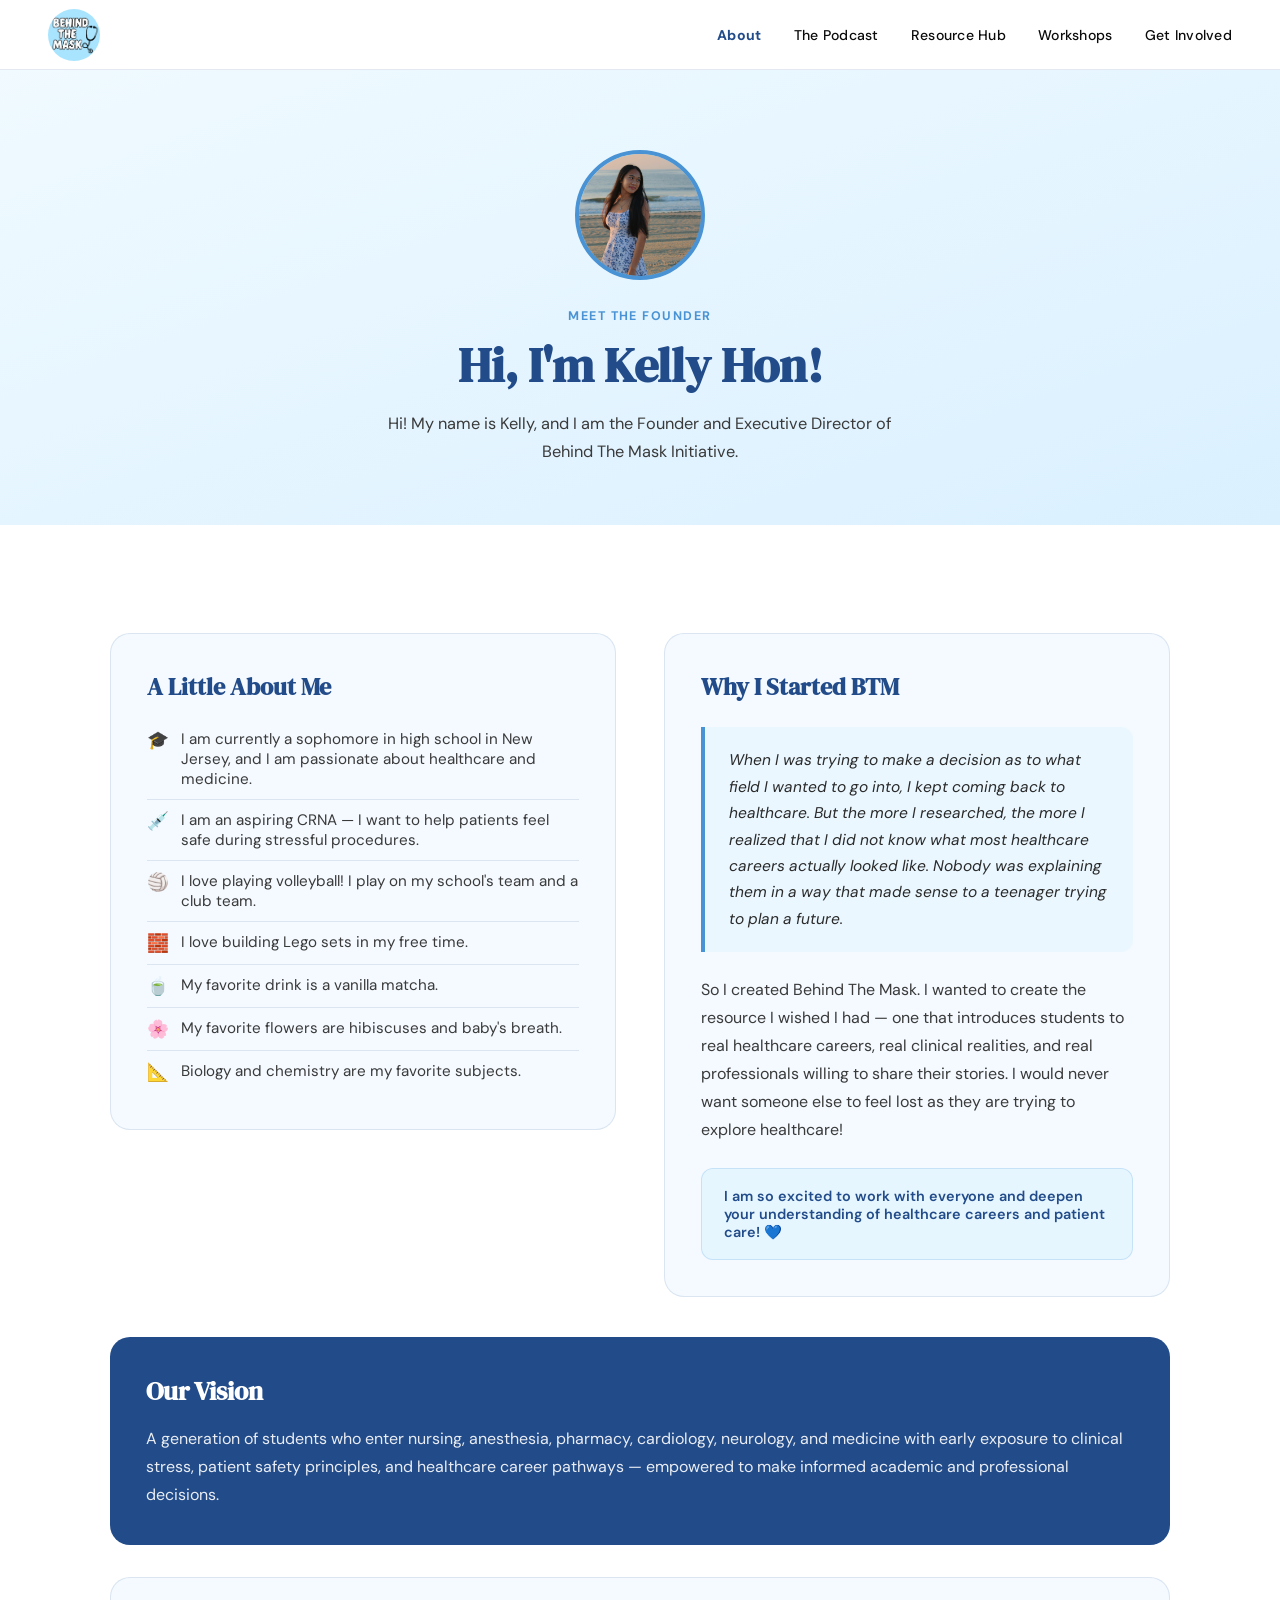
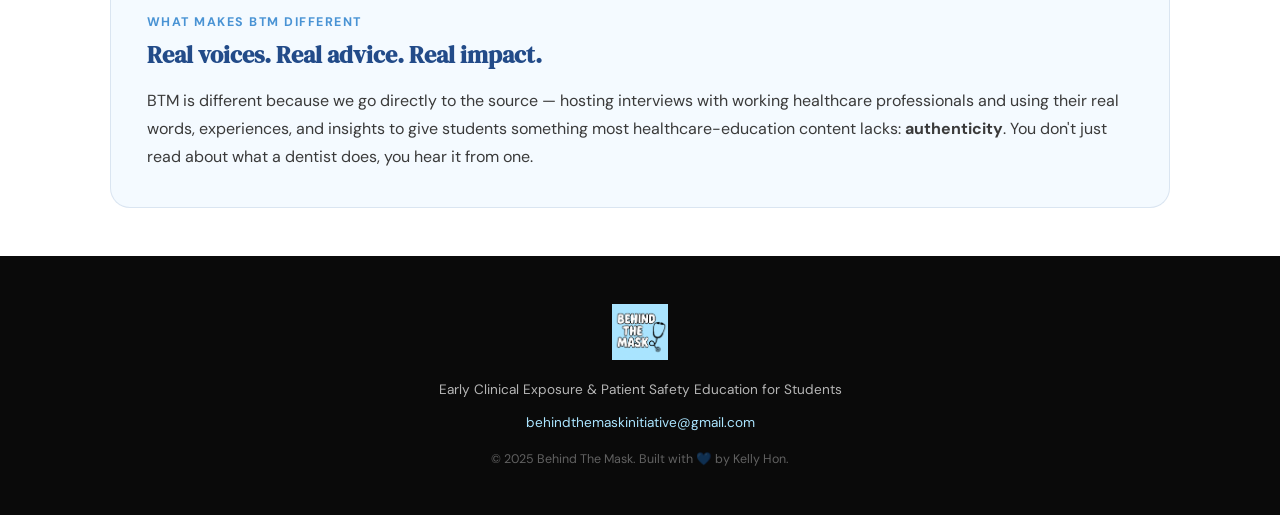
==== commit f810bd73: "aup delete" ====
--- a/about.html
+++ b/about.html
@@ -1,6 +1,15 @@
 <!DOCTYPE html>
 <html lang="en">
 <head><link rel="icon" type="image/png" href="logo.png">
+  <!-- Google tag (gtag.js) -->
+<script async src="https://www.googletagmanager.com/gtag/js?id=G-BZWH90YZH2"></script>
+<script>
+  window.dataLayer = window.dataLayer || [];
+  function gtag(){dataLayer.push(arguments);}
+  gtag('js', new Date());
+
+  gtag('config', 'G-BZWH90YZH2');
+</script>
 <meta charset="UTF-8">
 <meta name="viewport" content="width=device-width, initial-scale=1.0">
 <title>About – Behind The Mask</title>
@@ -16,7 +25,6 @@
   <ul class="nav-links">
     <li><a href="about.html" class="active">About</a></li>
     <li><a href="podcast.html">The Podcast</a></li>
-    <li><a href="aup.html">Athlete Under Pressure</a></li>
     <li><a href="resources.html">Resource Hub</a></li>
     <li><a href="workshops.html">Workshops</a></li>
     <li><a href="involved.html">Get Involved</a></li>
--- a/styles.css
+++ b/styles.css
@@ -32,7 +32,7 @@
 }
 
 .nav-logo { cursor: pointer; display: flex; align-items: center; }
-.nav-logo img { height: 52px; width: auto; object-fit: contain; }
+.nav-logo img { height: 52px; width: 52px; object-fit: cover; border-radius: 50%; }
 
 .nav-links { display: flex; gap: 32px; list-style: none; }
 .nav-links a { text-decoration: none; color: var(--black); font-size: 0.88rem; font-weight: 500; letter-spacing: 0.02em; transition: color 0.2s; }
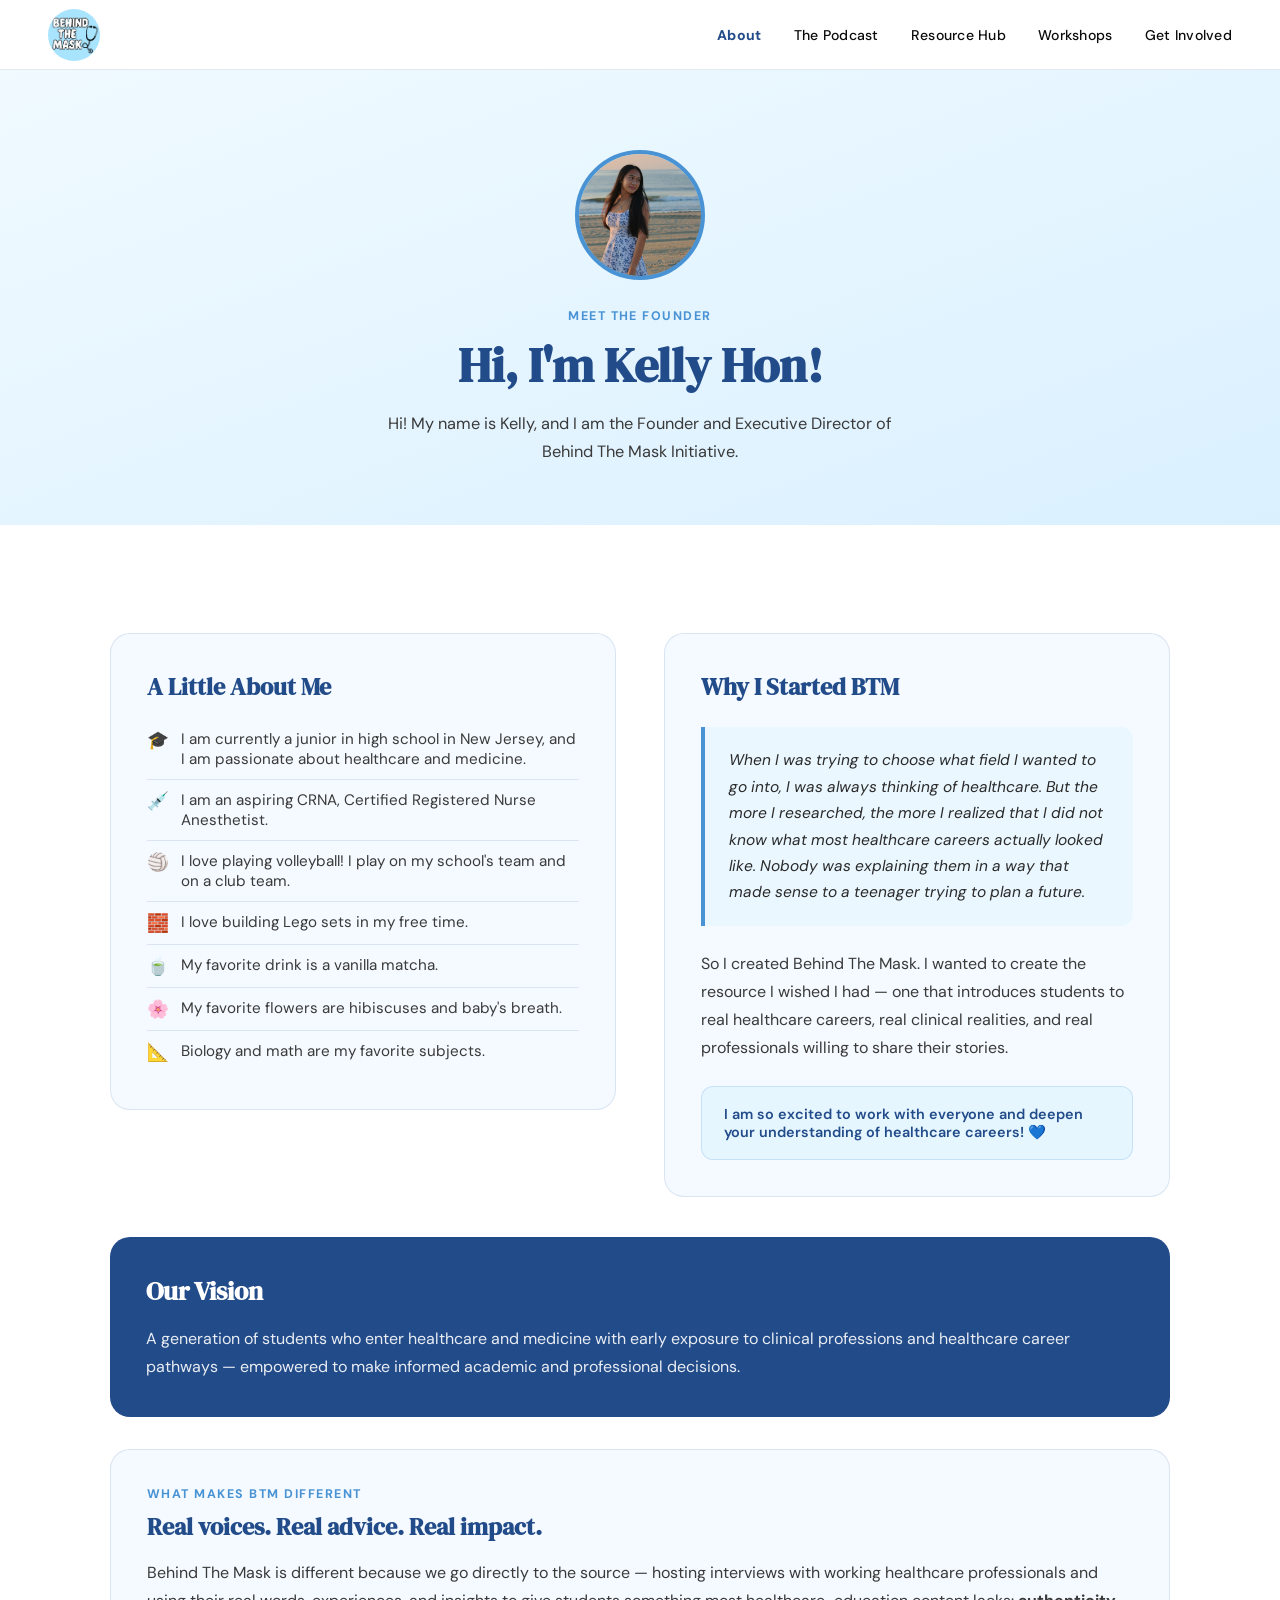
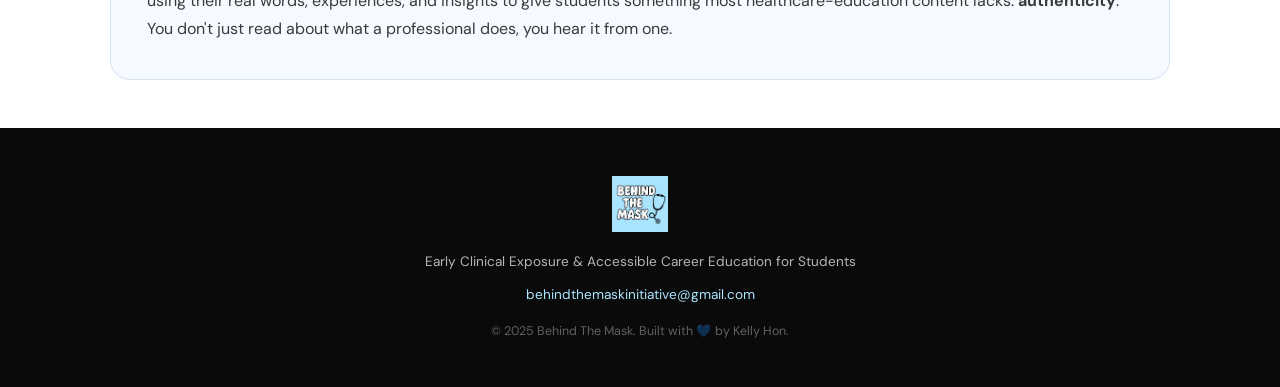
==== commit dc3481e3: "rh" ====
--- a/about.html
+++ b/about.html
@@ -47,13 +47,13 @@
           <div class="about-card">
             <h3>A Little About Me</h3>
             <ul class="fun-facts">
-              <li><span>🎓</span> I am currently a sophomore in high school in New Jersey, and I am passionate about healthcare and medicine.</li>
-              <li><span>💉</span> I am an aspiring CRNA — I want to help patients feel safe during stressful procedures.</li>
-              <li><span>🏐</span> I love playing volleyball! I play on my school's team and a club team.</li>
+              <li><span>🎓</span> I am currently a junior in high school in New Jersey, and I am passionate about healthcare and medicine.</li>
+              <li><span>💉</span> I am an aspiring CRNA, Certified Registered Nurse Anesthetist.</li>
+              <li><span>🏐</span> I love playing volleyball! I play on my school's team and on a club team.</li>
               <li><span>🧱</span> I love building Lego sets in my free time.</li>
               <li><span>🍵</span> My favorite drink is a vanilla matcha.</li>
               <li><span>🌸</span> My favorite flowers are hibiscuses and baby's breath.</li>
-              <li><span>📐</span> Biology and chemistry are my favorite subjects.</li>
+              <li><span>📐</span> Biology and math are my favorite subjects.</li>
             </ul>
           </div>
         </div>
@@ -61,11 +61,11 @@
           <div class="about-card">
             <h3>Why I Started BTM</h3>
             <div class="quote-block">
-              When I was trying to make a decision as to what field I wanted to go into, I kept coming back to healthcare. But the more I researched, the more I realized that I did not know what most healthcare careers actually looked like. Nobody was explaining them in a way that made sense to a teenager trying to plan a future.
+              When I was trying to choose what field I wanted to go into, I was always thinking of healthcare. But the more I researched, the more I realized that I did not know what most healthcare careers actually looked like. Nobody was explaining them in a way that made sense to a teenager trying to plan a future.
             </div>
-            <p class="section-body">So I created Behind The Mask. I wanted to create the resource I wished I had — one that introduces students to real healthcare careers, real clinical realities, and real professionals willing to share their stories. I would never want someone else to feel lost as they are trying to explore healthcare!</p>
+            <p class="section-body">So I created Behind The Mask. I wanted to create the resource I wished I had — one that introduces students to real healthcare careers, real clinical realities, and real professionals willing to share their stories.</p>
             <div style="margin-top:24px; padding:18px 22px; background:rgba(171,229,255,0.2); border-radius:12px; border:1px solid rgba(73,147,212,0.2);">
-              <p style="font-size:0.9rem; color:var(--deep); font-weight:600;">I am so excited to work with everyone and deepen your understanding of healthcare careers and patient care! 💙</p>
+              <p style="font-size:0.9rem; color:var(--deep); font-weight:600;">I am so excited to work with everyone and deepen your understanding of healthcare careers! 💙</p>
             </div>
           </div>
         </div>
@@ -73,13 +73,13 @@
 
       <div class="diff-card" style="margin-top:40px;">
         <h3>Our Vision</h3>
-        <p>A generation of students who enter nursing, anesthesia, pharmacy, cardiology, neurology, and medicine with early exposure to clinical stress, patient safety principles, and healthcare career pathways — empowered to make informed academic and professional decisions.</p>
+        <p>A generation of students who enter healthcare and medicine with early exposure to clinical professions and healthcare career pathways — empowered to make informed academic and professional decisions.</p>
       </div>
 
       <div style="margin-top:32px; background:var(--soft-bg); border-radius:20px; padding:36px; border:1px solid var(--border);">
         <div class="section-label">What Makes BTM Different</div>
         <h3 style="font-family:'DM Serif Display',serif; font-size:1.5rem; color:var(--deep); margin:8px 0 16px;">Real voices. Real advice. Real impact.</h3>
-        <p class="section-body" style="max-width:100%;">BTM is different because we go directly to the source — hosting interviews with working healthcare professionals and using their real words, experiences, and insights to give students something most healthcare-education content lacks: <strong>authenticity</strong>. You don't just read about what a dentist does, you hear it from one.</p>
+        <p class="section-body" style="max-width:100%;">Behind The Mask is different because we go directly to the source — hosting interviews with working healthcare professionals and using their real words, experiences, and insights to give students something most healthcare-education content lacks: <strong>authenticity</strong>. You don't just read about what a professional does, you hear it from one.</p>
       </div>
     </div>
   </section>
@@ -88,7 +88,7 @@
 
 <footer>
   <div class="f-logo"><img src="logo.png" alt="Behind The Mask"></div>
-  <p>Early Clinical Exposure & Patient Safety Education for Students</p>
+  <p>Early Clinical Exposure & Accessible Career Education for Students</p>
   <p style="margin-top:16px;"><a href="mailto:behindthemaskinitiative@gmail.com">behindthemaskinitiative@gmail.com</a></p>
   <p style="margin-top:20px; font-size:0.78rem; opacity:0.5;">© 2025 Behind The Mask. Built with 💙 by Kelly Hon.</p>
 </footer>
--- a/styles.css
+++ b/styles.css
@@ -215,4 +215,11 @@
 .episode-card a p {
   pointer-events: none;
 }
-.what-btm { background: var(--soft-bg); padding-top: 48px; } +.what-btm { background: var(--soft-bg); padding-top: 48px; } 
+
+.resource-main-cards {
+  display: flex;
+  justify-content: center;
+  gap: 24px;
+  flex-wrap: wrap;
+}
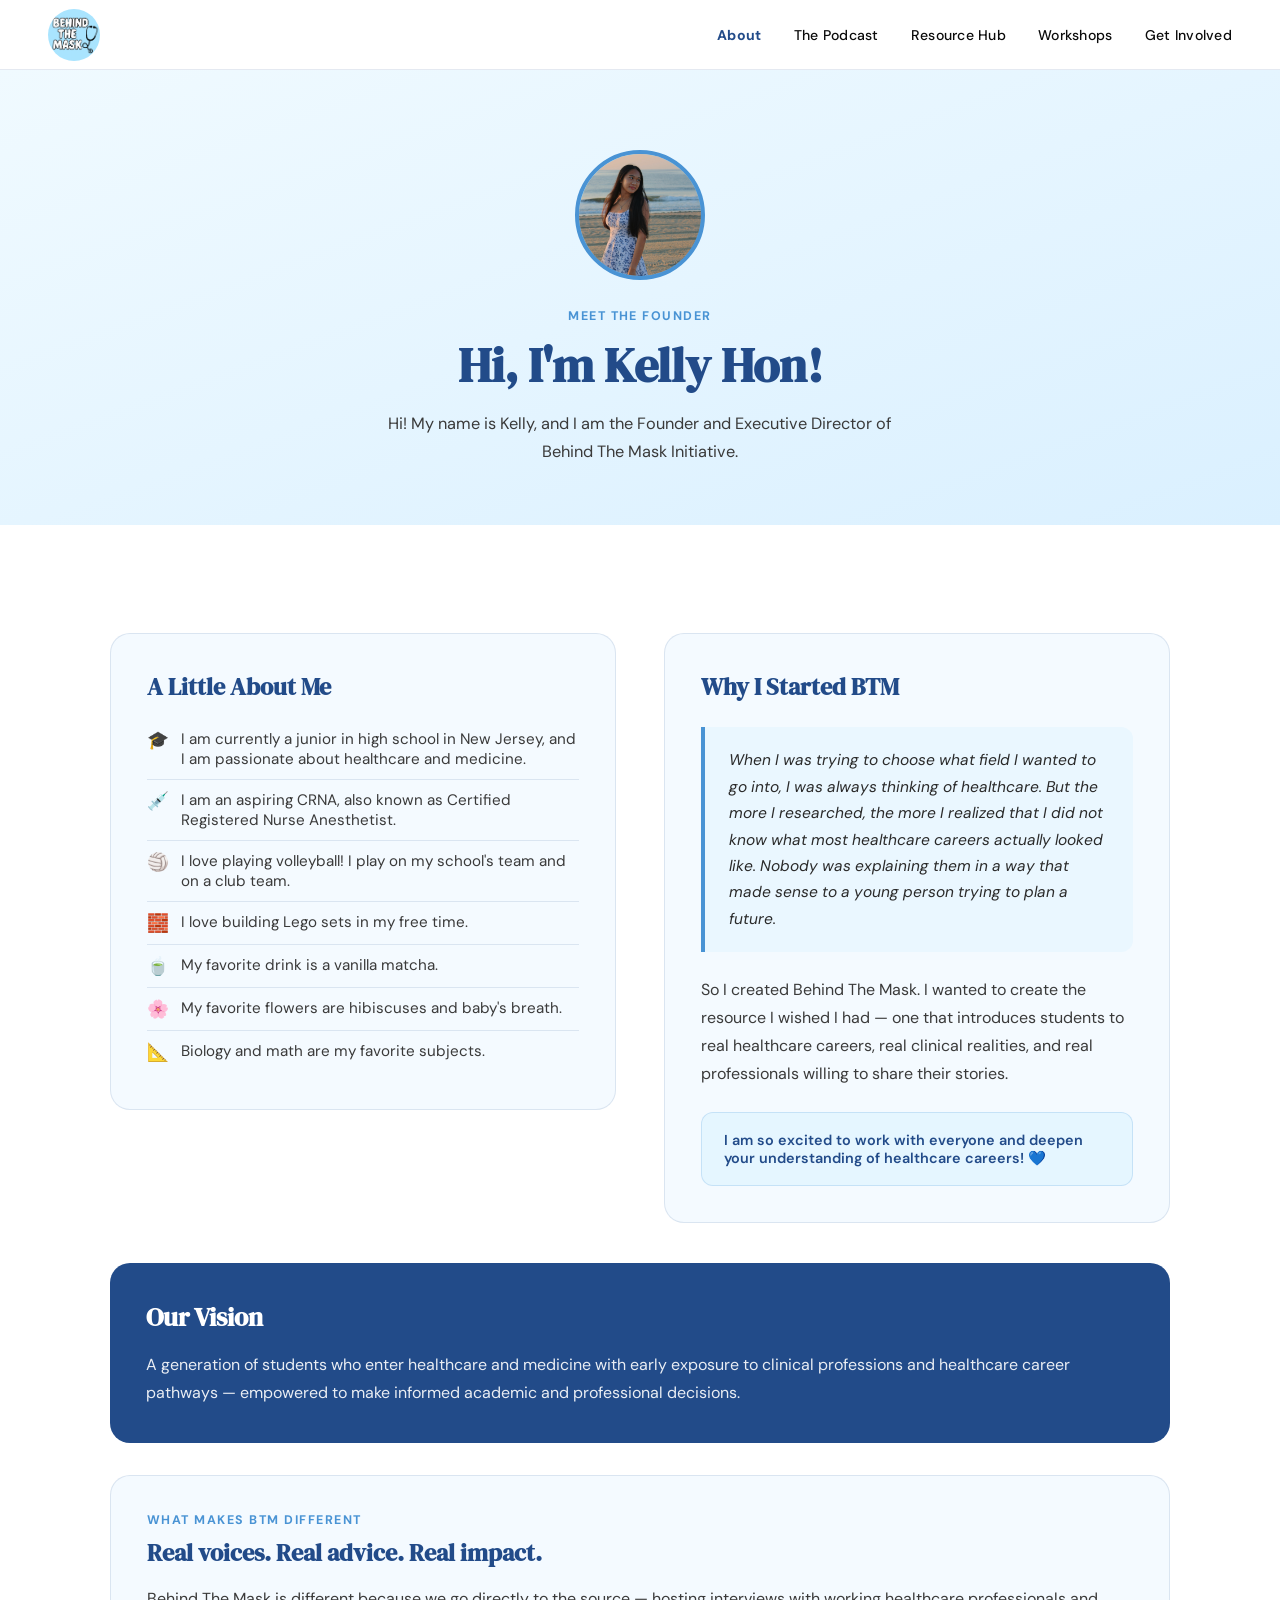
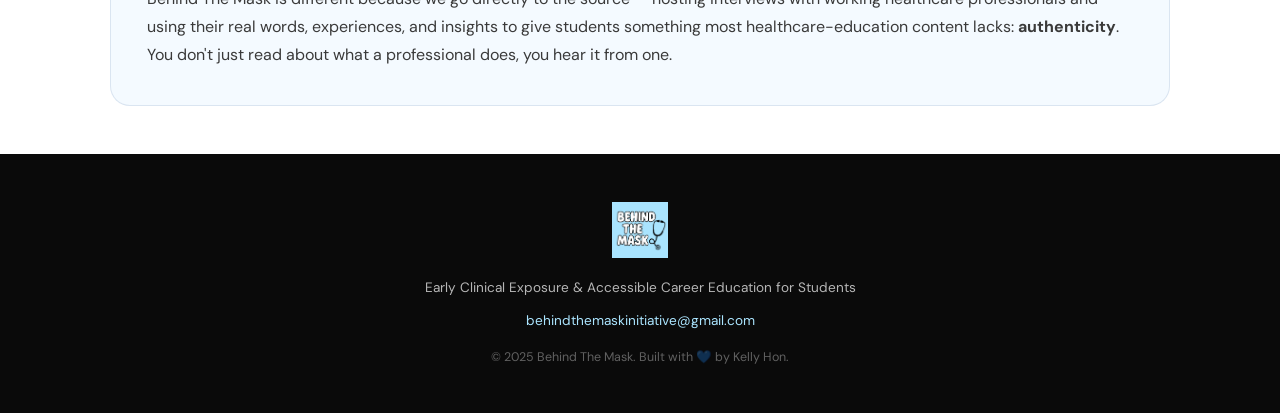
==== commit bb23f28b: "about" ====
--- a/about.html
+++ b/about.html
@@ -48,7 +48,7 @@
             <h3>A Little About Me</h3>
             <ul class="fun-facts">
               <li><span>🎓</span> I am currently a junior in high school in New Jersey, and I am passionate about healthcare and medicine.</li>
-              <li><span>💉</span> I am an aspiring CRNA, Certified Registered Nurse Anesthetist.</li>
+              <li><span>💉</span> I am an aspiring CRNA, also known as Certified Registered Nurse Anesthetist.</li>
               <li><span>🏐</span> I love playing volleyball! I play on my school's team and on a club team.</li>
               <li><span>🧱</span> I love building Lego sets in my free time.</li>
               <li><span>🍵</span> My favorite drink is a vanilla matcha.</li>
@@ -61,7 +61,7 @@
           <div class="about-card">
             <h3>Why I Started BTM</h3>
             <div class="quote-block">
-              When I was trying to choose what field I wanted to go into, I was always thinking of healthcare. But the more I researched, the more I realized that I did not know what most healthcare careers actually looked like. Nobody was explaining them in a way that made sense to a teenager trying to plan a future.
+              When I was trying to choose what field I wanted to go into, I was always thinking of healthcare. But the more I researched, the more I realized that I did not know what most healthcare careers actually looked like. Nobody was explaining them in a way that made sense to a young person trying to plan a future.
             </div>
             <p class="section-body">So I created Behind The Mask. I wanted to create the resource I wished I had — one that introduces students to real healthcare careers, real clinical realities, and real professionals willing to share their stories.</p>
             <div style="margin-top:24px; padding:18px 22px; background:rgba(171,229,255,0.2); border-radius:12px; border:1px solid rgba(73,147,212,0.2);">
--- a/styles.css
+++ b/styles.css
@@ -219,7 +219,8 @@
 
 .resource-main-cards {
   display: flex;
+  flex-wrap: wrap;
   justify-content: center;
-  gap: 24px;
-  flex-wrap: wrap;
+  gap: 20px;
+  margin-bottom: 48px;
 }
